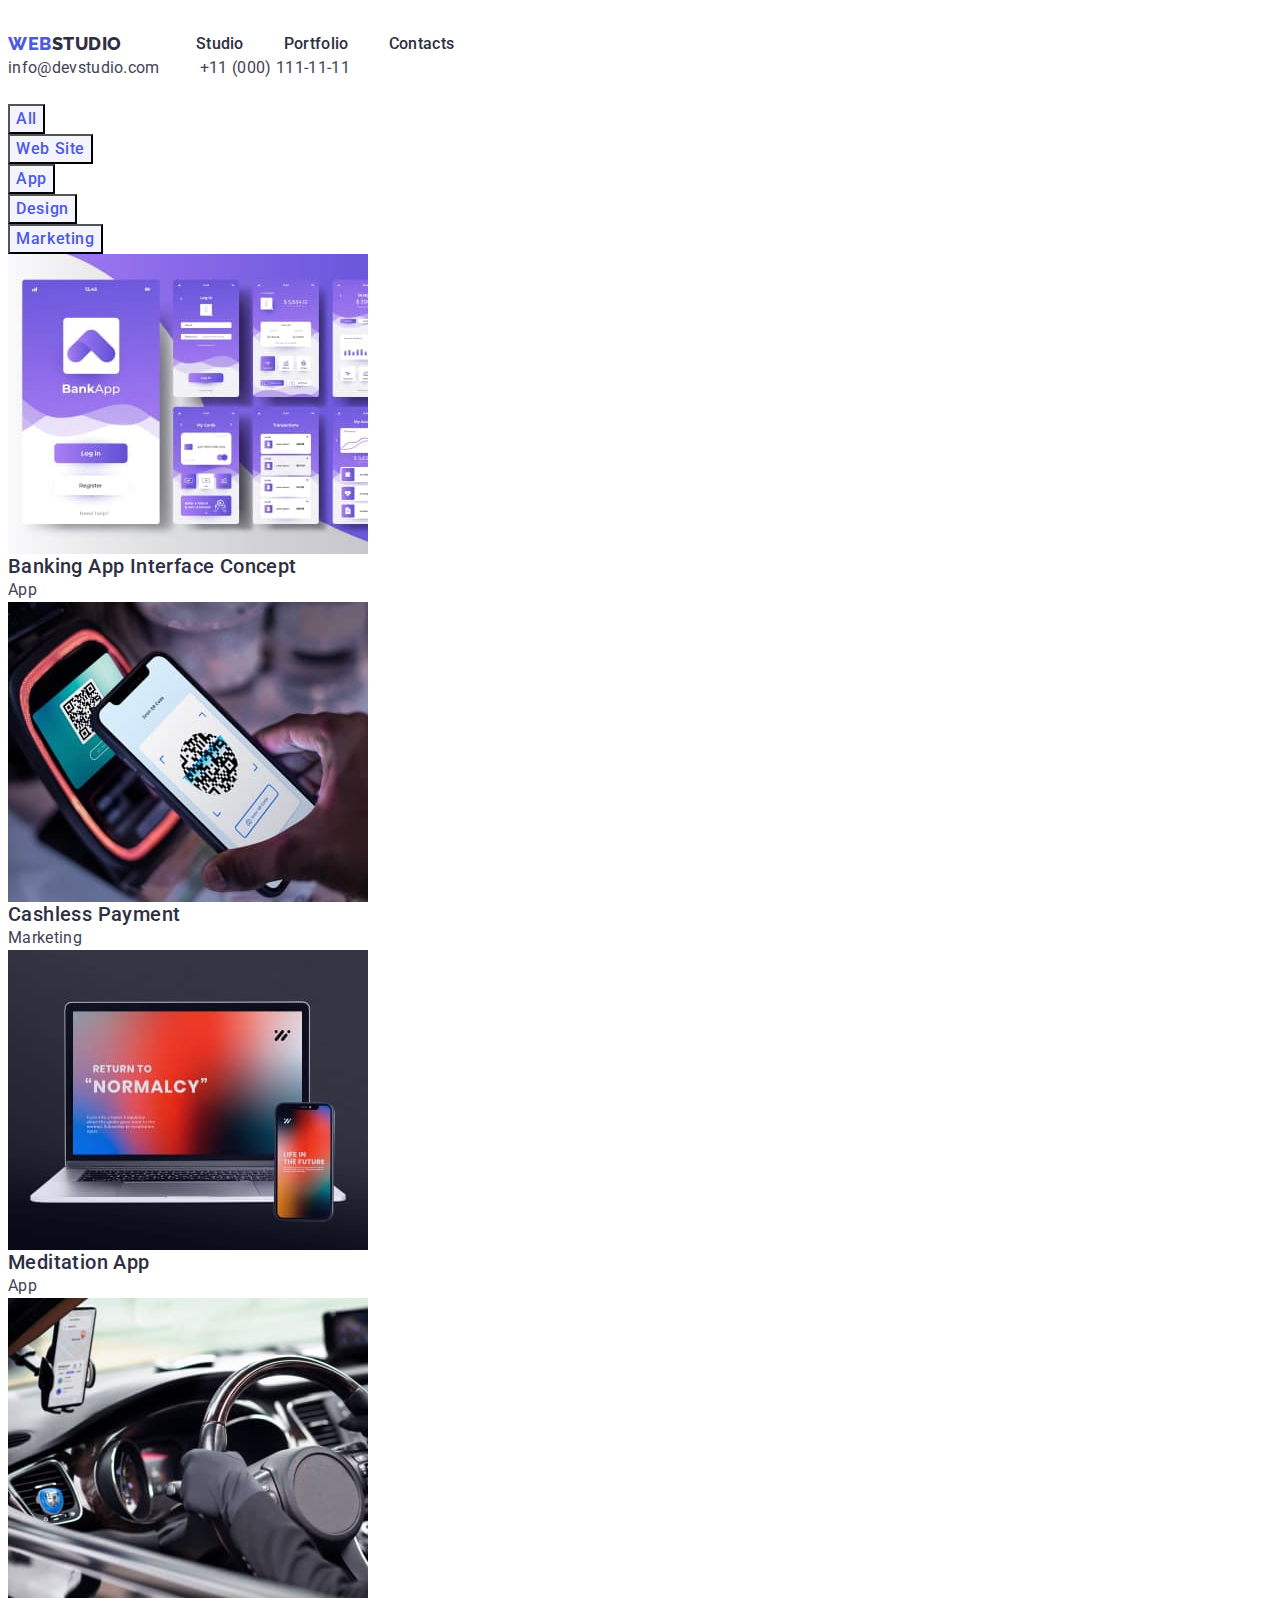
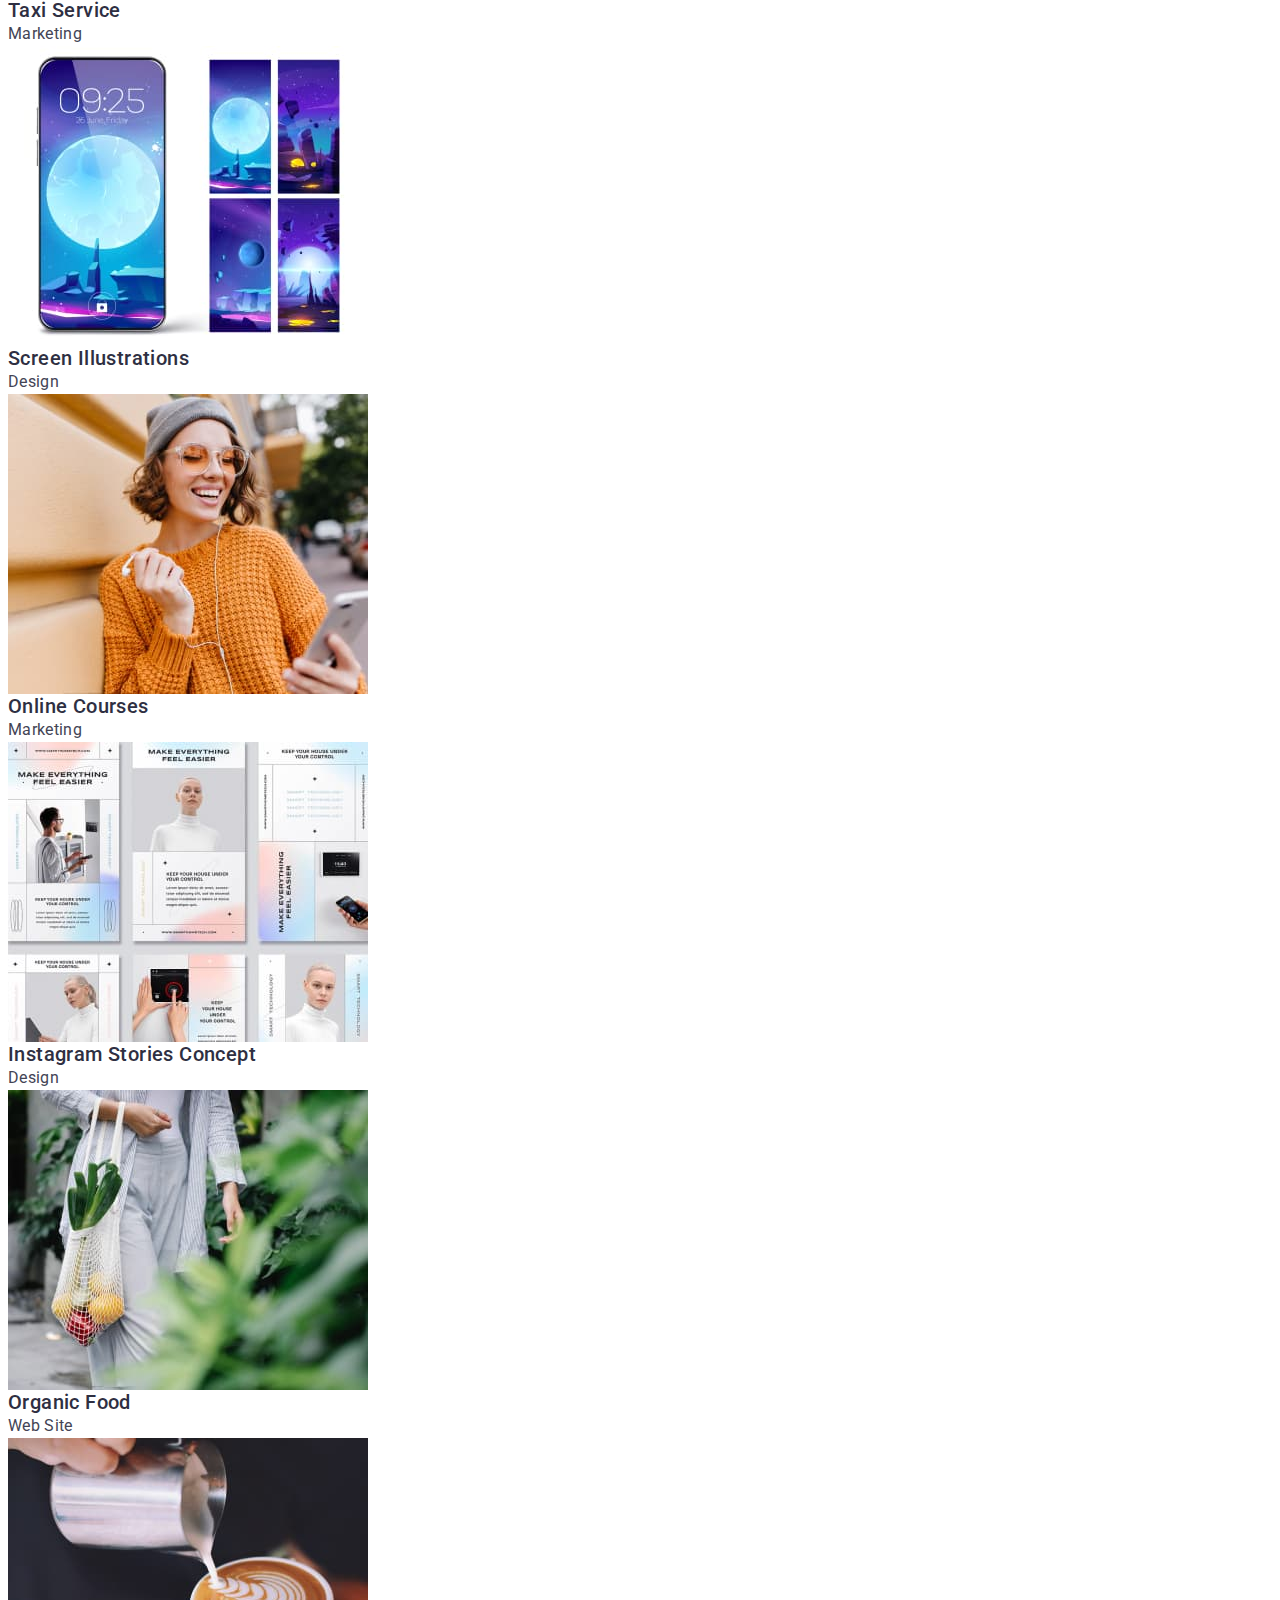
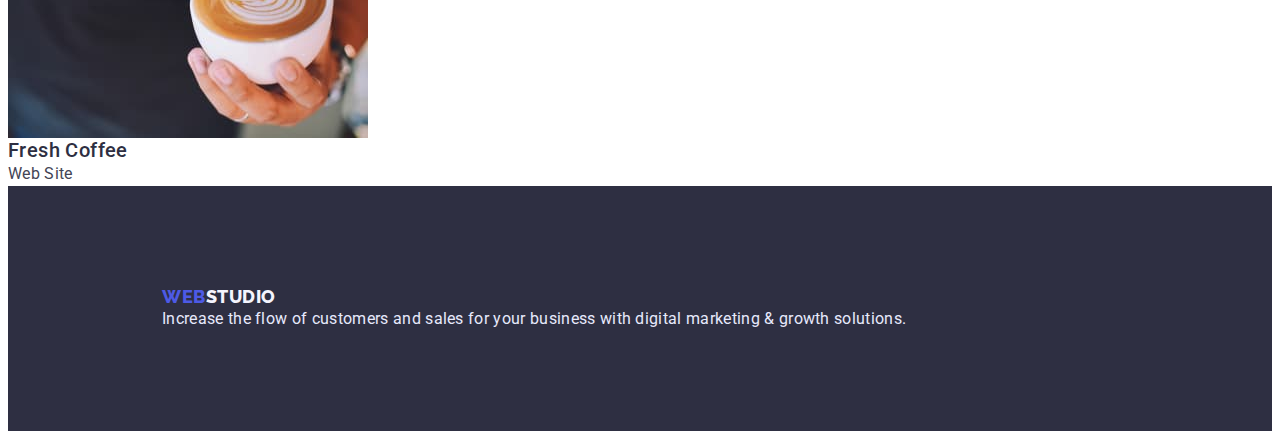
==== portfolio.html @ b92b85d2 "update index.html file" ====
<!DOCTYPE html>
<html lang="en">
  <head>
    <meta charset="UTF-8" />
    <meta http-equiv="X-UA-Compatible" content="IE=edge" />
    <meta name="viewport" content="width=device-width, initial-scale=1.0" />
    <title>Document</title>
    <link rel="preconnect" href="https://fonts.googleapis.com" />
    <link rel="preconnect" href="https://fonts.gstatic.com" crossorigin />
    <link
      href="https://fonts.googleapis.com/css2?family=Raleway:wght@800&family=Roboto:wght@400;500;700;900&display=swap"
      rel="stylesheet"
    />
    <link
      rel="stylesheet"
      href="https://cdnjs.cloudflare.com/ajax/libs/modern-normalize/1.1.0/modern-normalize.min.css"
      integrity="sha512-wpPYUAdjBVSE4KJnH1VR1HeZfpl1ub8YT/NKx4PuQ5NmX2tKuGu6U/JRp5y+Y8XG2tV+wKQpNHVUX03MfMFn9Q=="
      crossorigin="anonymous"
      referrerpolicy="no-referrer"
    />
    <link rel="stylesheet" href="./css/style.css" />
  </head>
  <body>
    <!-- header -->
    <header class="header">
      <nav class="header-nav">
        <a class="header-logo link" href="./index.html"
          >Web<span class="logo-studio">Studio</span></a
        >

        <ul class="nav-list list">
          <li class="nav-item">
            <a class="nav-link link" href="./index.html">Studio</a>
          </li>
          <li class="nav-item">
            <a class="nav-link link" href="./portfolio.html">Portfolio</a>
          </li>
          <li class="nav-item">
            <a class="nav-link link" href="">Contacts</a>
          </li>
        </ul>
      </nav>
      <address class="address">
        <ul class="address-list list">
          <li class="addres-item">
            <a class="contact-link link" href="mailto:info@devstudio.com"
              >info@devstudio.com</a
            >
          </li>
          <li class="contact-item">
            <a class="contact-link link" href="tel:+110001111111"
              >+11 (000) 111-11-11</a
            >
          </li>
        </ul>
      </address>
    </header>

    <main>
      <!-- categories booton-->
      <section class="categories-project">
        <h1 hidden class="hidden-title">categories</h1>
        <ul class="btn-list list">
          <li class="btn-item">
            <button class="btn-categories" type="button">All</button>
          </li>
          <li class="btn-item">
            <button class="btn-categories" type="button">Web Site</button>
          </li>
          <li class="btn-item">
            <button class="btn-categories" type="button">App</button>
          </li>
          <li class="btn-item">
            <button class="btn-categories" type="button">Design</button>
          </li>
          <li class="btn-item">
            <button class="btn-categories" type="button">Marketing</button>
          </li>
        </ul>

        <!-- projects categories  -->
        <ul class="project-list list">
          <li class="project-item">
            <a class="project-link link" href="">
              <img
                src="./images/portfolio/app.jpg"
                alt="app"
                width="360"
                height="300"
              />
              <h2 class="project-title">Banking App Interface Concept</h2>
              <p class="project-text">App</p>
            </a>
          </li>
          <li class="project-item">
            <a class="project-link link" href="">
              <img
                src="./images/portfolio/tel.jpg"
                alt="phone"
                width="360"
                height="300"
              />
              <h2 class="project-title">Cashless Payment</h2>
              <p class="project-text">Marketing</p>
            </a>
          </li>
          <li class="project-item">
            <a class="project-link link" href="">
              <img
                src="./images/portfolio/comp.jpg"
                alt="computer"
                width="360"
                height="300"
              />
              <h2 class="project-title">Meditation App</h2>
              <p class="project-text">App</p>
            </a>
          </li>
          <li class="project-item">
            <a class="project-link link" href="">
              <img
                src="./images/portfolio/car.jpg"
                alt="taxi"
                width="360"
                height="300"
              />
              <h2 class="project-title">Taxi Service</h2>
              <p class="project-text">Marketing</p>
            </a>
          </li>
          <li class="project-item">
            <a class="project-link link" href="">
              <img
                src="./images/portfolio/tema.jpg"
                alt="phone tema"
                width="360"
                height="300"
              />
              <h2 class="project-title">Screen Illustrations</h2>
              <p class="project-text">Design</p>
            </a>
          </li>
          <li class="project-item">
            <a class="project-link link" href="">
              <img
                src="./images/portfolio/women.jpg"
                alt="women"
                width="360"
                height="300"
              />
              <h2 class="project-title">Online Courses</h2>
              <p class="project-text">Marketing</p>
            </a>
          </li>
          <li class="project-item">
            <a class="project-link link" href="">
              <img
                src="./images/portfolio/make.jpg"
                alt="instagram stories"
                width="360"
                height="300"
              />
              <h2 class="project-title">Instagram Stories Concept</h2>
              <p class="project-text">Design</p>
            </a>
          </li>
          <li class="project-item">
            <a class="project-link link" href="">
              <img
                src="./images/portfolio/frukt.jpg"
                alt="organic food"
                width="360"
                height="300"
              />
              <h2 class="project-title">Organic Food</h2>
              <p class="project-text">Web Site</p>
            </a>
          </li>
          <li class="project-item">
            <a class="project-link link" href="">
              <img
                src="./images/portfolio/coffee.jpg"
                alt="coffee"
                width="360"
                height="300"
              />
              <h2 class="project-title">Fresh Coffee</h2>
              <p class="project-text">Web Site</p>
            </a>
          </li>
        </ul>
      </section>
    </main>
    <footer class="footer-section">
      <a class="footer-logo link" href="./index.html"
        >Web<span class="footer-logo-studio">Studio</span></a
      >
      <p class="footer-text">
        Increase the flow of customers and sales for your business with digital
        marketing & growth solutions.
      </p>
    </footer>
  </body>
</html>
---- css/style.css ----
:root {
  --main-text-color: #434455;
  --main-title-color: #ffffff;
  --second-title-color: #2e2f42;
  --main-backgroud-color: #ffffff;
  --second-backgroud-color: #f4f4fd;
  --accent-background-color: #2e2f42;
  --primari-accent-color: #4d5ae5;
  --btn-background-color: #404bbf;
  --btn-text-color: #ffffff;
  --messages-color: #31d0aa;
  --second-text-color: #2e2f42;
  --text-color: #f4f4fd;
  --dop-text: #e7e9fc;
}
p,
h1,
h2,
h3,
h4,
h5,
h6 {
  margin: 0;
}
ul {
  padding-left: 0;
  margin: 0;
}
button {
  cursor: pointer;
}
address {
  font-style: normal;
}
img {
  display: block;
}

body {
  font-family: "Roboto", sans-serif;
  background-color: var(--main-backgroud-color);
  color: var(--main-text-color);
}

.list {
  list-style: none;
}

.link {
  text-decoration: none;
}
.conteiner {
  width: 1158px;
  padding-left: 15px;
  padding-right: 15px;
  margin: 0 auto;
}

/* -------HEADER------- */
.header {
  background: var(--main-backgroud-color);
  padding-top: 24px;
  padding-bottom: 24px;
}
.header-conteiner {
  display: flex;
  align-items: center;
  margin-right: auto;
}
.header-nav {
  display: flex;
  align-items: center;
  margin-right: 156px;
}
/* logo */
.header-logo {
  font-family: "Raleway", sans-serif;
  font-style: normal;
  font-weight: 800;
  font-size: 18px;
  line-height: 1.17;
  letter-spacing: 0.03em;
  text-transform: uppercase;
  color: var(--primari-accent-color);
}

.logo-studio {
  color: var(--second-text-color);
}
.nav-list {
  display: flex;
  gap: 40px;
  margin-left: 74px;
}

.nav-item {
}
.nav-link {
  font-weight: 500;
  font-size: 16px;
  line-height: 1.5;
  letter-spacing: 0.02em;
  color: var(--second-text-color);
}
.nav-link:hover,
.nav-link:focus,
.nav-link:active {
  color: var(--btn-background-color);
}

.address {
  font-style: normal;
}
.address-list {
  display: flex;
  gap: 40px;
  margin-right: auto;
}
.addres-item {
}
.contact-item {
}

.contact-link {
  font-size: 16px;
  line-height: 1.5;
  letter-spacing: 0.02em;
  color: var(--main-text-color);
}

.contact-link:hover,
.contact-link:focus,
.contact-link:active {
  color: var(--btn-background-color);
}

/* -------HERO------- */
.hero {
  background: var(--accent-background-color);
  padding-top: 188px;
  padding-bottom: 188px;
}
.hero-maim-title {
  font-weight: 700;
  font-size: 56px;
  line-height: 1.07;
  text-align: center;
  letter-spacing: 0.02em;
  color: var(--main-title-color);
  max-width: 496px;
  margin: 0 auto;
  text-align: center;
}
.hero-btn {
  min-width: 169px;
  height: 56px;
  font-family: inherit;
  font-style: normal;
  font-weight: 500;
  font-size: 16px;
  line-height: 1.5;
  letter-spacing: 0.04em;
  cursor: pointer;
  color: var(--btn-text-color);
  background: var(--primari-accent-color);
  display: block;
  margin: 0 auto;
  border-radius: 4px;
  margin-top: 48px;
}
.hero-btn:hover,
.hero-btn:focus,
.hero-btn:active {
  background: var(--btn-background-color);
}
/* -------SEACTION FEATUR------- */

.section-featur {
  padding-top: 120px;
  padding-bottom: 120px;
}
.hidden-title {
}

.featur-list {
  display: flex;
  gap: 24px;
}

.repit-title {
  font-weight: 500;
  font-size: 20px;
  line-height: 1.2;
  letter-spacing: 0.02em;
  color: var(--second-title-color);
}
.featur-text {
  font-size: 16px;
  line-height: 1.5;
  letter-spacing: 0.02em;
  color: var(--main-text-color);
  margin-top: 8px;
}
/* -------SEACTION WORK------- */

.section-work {
  padding-bottom: 120px;
}
.work-title {
  font-weight: 700;
  font-size: 36px;
  line-height: 1.11;
  text-align: center;
  letter-spacing: 0.02em;
  text-transform: capitalize;
  color: var(--second-title-color);
  margin: 0 auto;
  text-align: center;
}
.work-list {
  display: flex;
  gap: 24px;
  margin-top: 72px;
}

.work-item {
}
.work-img {
}
/* -------TEAM CARD------- */
.section-team {
  background: var(--second-backgroud-color);
  padding-top: 120px;
  padding-bottom: 120px;
}
.team-card-title {
  font-weight: 700;
  font-size: 36px;
  line-height: 1.11;
  text-align: center;
  letter-spacing: 0.02em;
  text-transform: capitalize;
  color: var(--second-title-color);
  margin: 0 auto;
  text-align: center;
}
.team-list {
  display: flex;
  gap: 24px;
  margin-top: 72px;
}
.team-conteiner-text {
  display: flex;
  flex-direction: column;
  justify-content: center;
  align-items: center;
  padding: 32px 16px;
}

.team-item {
  background: var(--main-backgroud-color);
}
.second-repit-title {
  font-weight: 500;
  font-size: 20px;
  line-height: 1.2;
  letter-spacing: 0.02em;
  color: var(--second-title-color);
}
.team-text {
  font-size: 16px;
  line-height: 1.5;
  letter-spacing: 0.02em;
  color: var(--main-text-color);
}
/* -------FOOTER------- */
.footer-section {
  background: var(--accent-background-color);
  padding: 100px 154px 100px;
}
.footer-logo {
  font-family: "Raleway", sans-serif;
  font-style: normal;
  font-weight: 800;
  font-size: 18px;
  line-height: 1.17;
  letter-spacing: 0.03em;
  text-transform: uppercase;
  color: var(--primari-accent-color);
}
.footer-logo-studio {
  color: var(--text-color);
}
.footer-text {
  font-size: 16px;
  line-height: 1.5;
  letter-spacing: 0.02em;
  color: var(--dop-text);
}
.footer-wrap {
  display: block;
  margin-top: 18px;
}

/* -------PORTFOLIO PAGE 2------- */

.categories-project {
  background: var(--main-backgroud-color);
}

.hidden-title {
}
.btn-list {
}

.btn-item {
}
.btn-categories {
  font-family: inherit;
  font-style: normal;
  font-weight: 500;
  font-size: 16px;
  line-height: 1.5;
  align-items: center;
  text-align: center;
  cursor: pointer;
  letter-spacing: 0.04em;
  color: var(--primari-accent-color);
  background: var(--second-backgroud-color);
}
.btn-categories:hover,
.btn-categories:focus,
.btn-categories:active {
  background: var(--btn-background-color);
  color: var(--btn-text-color);
}
/* -------PROJECT CATEGORIES------- */

.project-list {
}

.project-item {
}
.project-link {
}

.project-title {
  font-weight: 500;
  font-size: 20px;
  line-height: 1.2;
  letter-spacing: 0.02em;
  color: var(--second-title-color);
}
.project-text {
  font-size: 16px;
  line-height: 1.5;
  letter-spacing: 0.02em;
  color: var(--main-text-color);
}
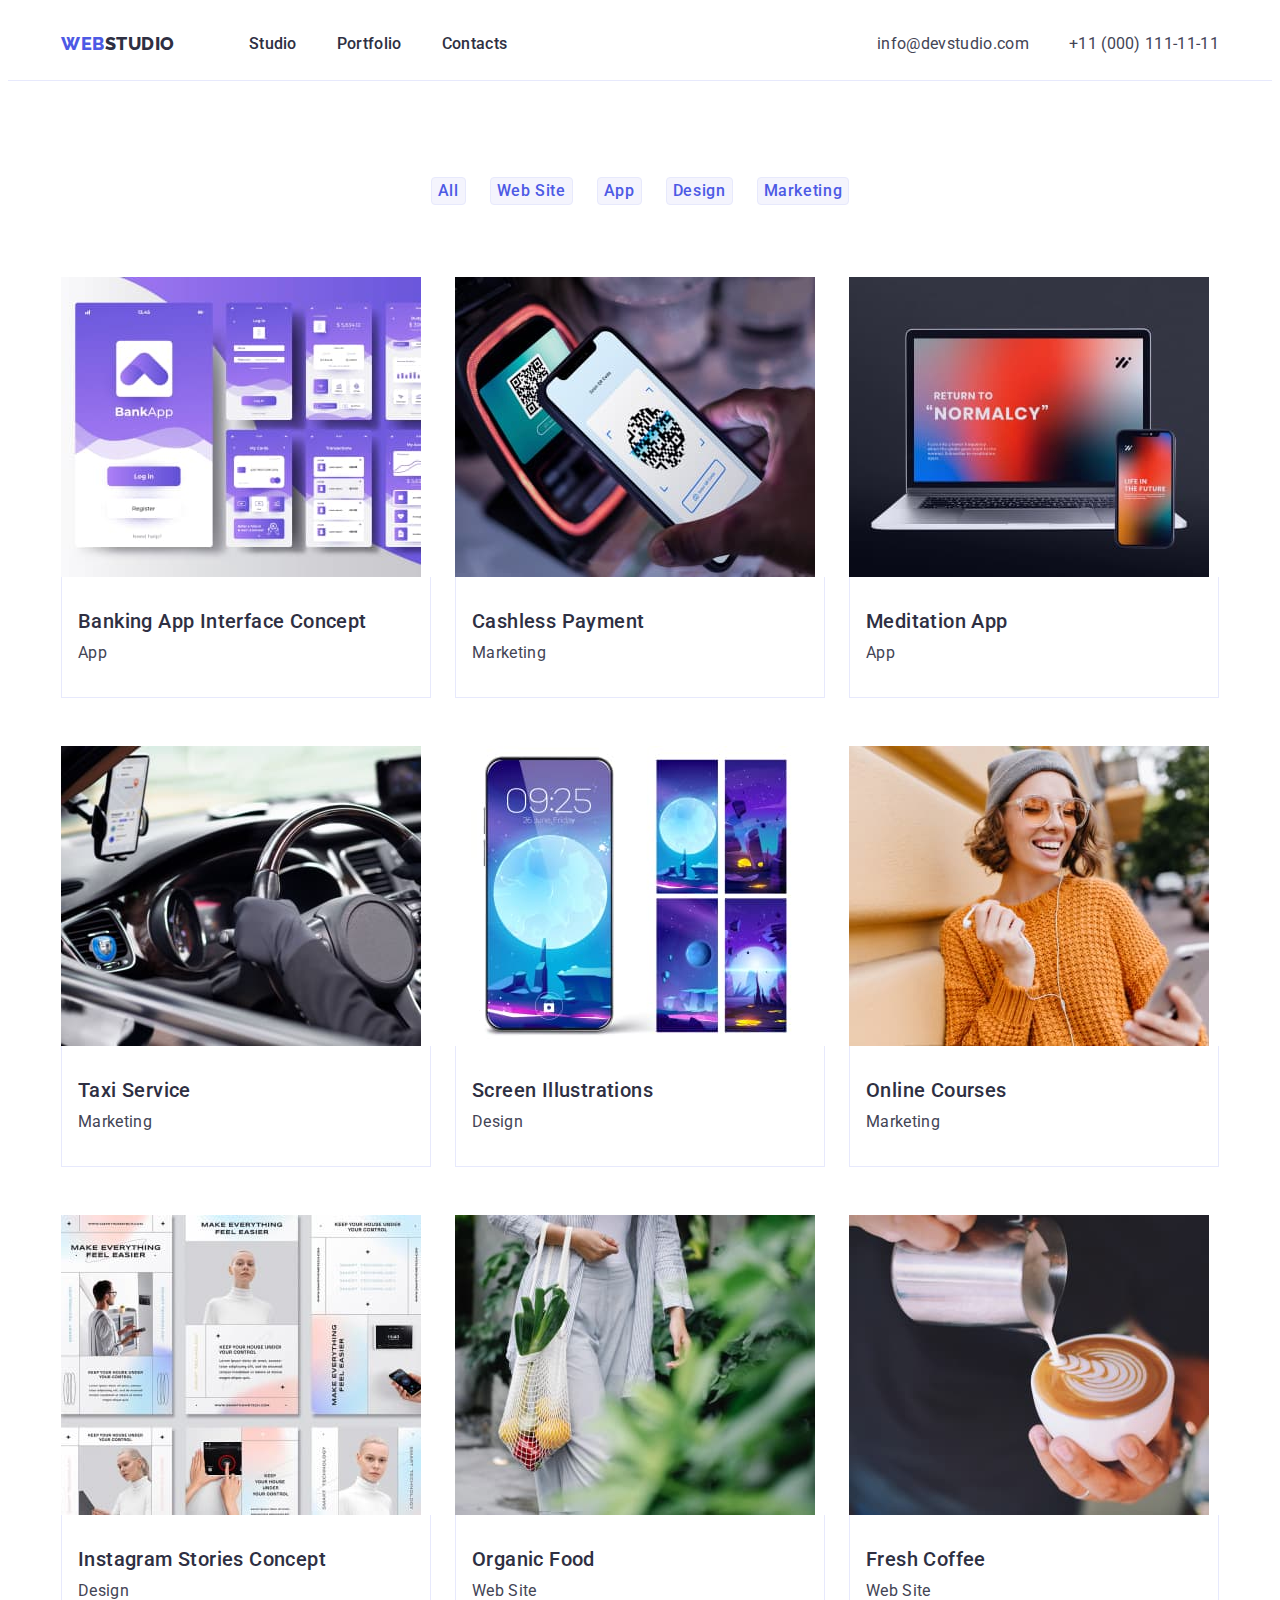
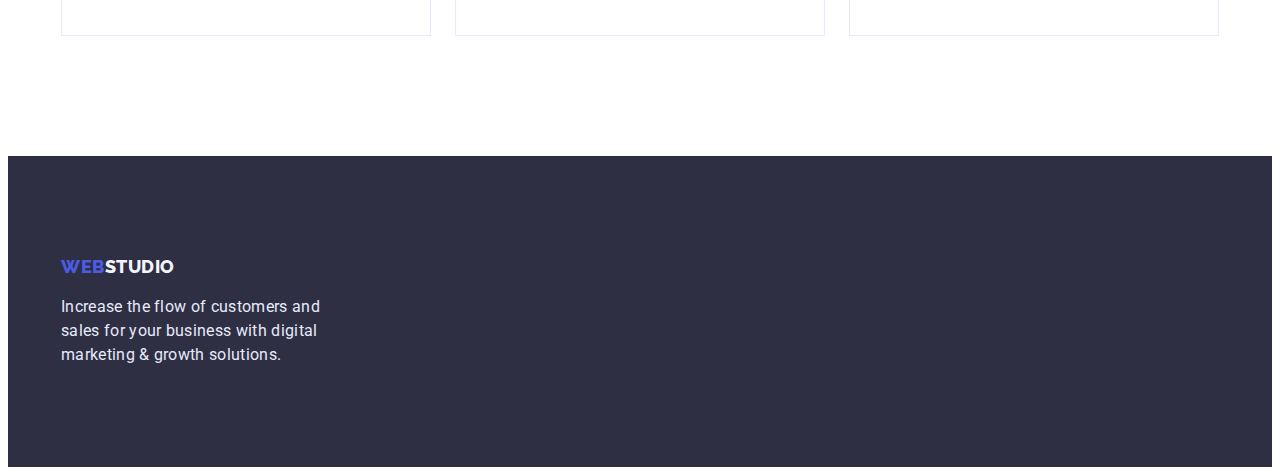
==== commit 47f12b32: "update index.html file" ====
--- a/portfolio.html
+++ b/portfolio.html
@@ -23,182 +23,215 @@
   <body>
     <!-- header -->
     <header class="header">
-      <nav class="header-nav">
-        <a class="header-logo link" href="./index.html"
-          >Web<span class="logo-studio">Studio</span></a
-        >
-
-        <ul class="nav-list list">
-          <li class="nav-item">
-            <a class="nav-link link" href="./index.html">Studio</a>
-          </li>
-          <li class="nav-item">
-            <a class="nav-link link" href="./portfolio.html">Portfolio</a>
-          </li>
-          <li class="nav-item">
-            <a class="nav-link link" href="">Contacts</a>
-          </li>
-        </ul>
-      </nav>
-      <address class="address">
-        <ul class="address-list list">
-          <li class="addres-item">
-            <a class="contact-link link" href="mailto:info@devstudio.com"
-              >info@devstudio.com</a
-            >
-          </li>
-          <li class="contact-item">
-            <a class="contact-link link" href="tel:+110001111111"
-              >+11 (000) 111-11-11</a
-            >
-          </li>
-        </ul>
-      </address>
+      <div class="conteiner header-conteiner">
+        <nav class="header-nav">
+          <a class="header-logo link" href="./index.html"
+            >Web<span class="logo-studio">Studio</span></a
+          >
+
+          <ul class="nav-list list">
+            <li class="nav-item">
+              <a class="nav-link link" href="./index.html">Studio</a>
+            </li>
+            <li class="nav-item">
+              <a class="nav-link link" href="./portfolio.html">Portfolio</a>
+            </li>
+            <li class="nav-item">
+              <a class="nav-link link" href="">Contacts</a>
+            </li>
+          </ul>
+        </nav>
+        <address class="address">
+          <ul class="address-list list">
+            <li class="addres-item">
+              <a class="contact-link link" href="mailto:info@devstudio.com"
+                >info@devstudio.com</a
+              >
+            </li>
+            <li class="contact-item">
+              <a class="contact-link link" href="tel:+110001111111"
+                >+11 (000) 111-11-11</a
+              >
+            </li>
+          </ul>
+        </address>
+      </div>
     </header>
 
     <main>
       <!-- categories booton-->
       <section class="categories-project">
-        <h1 hidden class="hidden-title">categories</h1>
-        <ul class="btn-list list">
-          <li class="btn-item">
-            <button class="btn-categories" type="button">All</button>
-          </li>
-          <li class="btn-item">
-            <button class="btn-categories" type="button">Web Site</button>
-          </li>
-          <li class="btn-item">
-            <button class="btn-categories" type="button">App</button>
-          </li>
-          <li class="btn-item">
-            <button class="btn-categories" type="button">Design</button>
-          </li>
-          <li class="btn-item">
-            <button class="btn-categories" type="button">Marketing</button>
-          </li>
-        </ul>
-
-        <!-- projects categories  -->
-        <ul class="project-list list">
-          <li class="project-item">
-            <a class="project-link link" href="">
-              <img
-                src="./images/portfolio/app.jpg"
-                alt="app"
-                width="360"
-                height="300"
-              />
-              <h2 class="project-title">Banking App Interface Concept</h2>
-              <p class="project-text">App</p>
-            </a>
-          </li>
-          <li class="project-item">
-            <a class="project-link link" href="">
-              <img
-                src="./images/portfolio/tel.jpg"
-                alt="phone"
-                width="360"
-                height="300"
-              />
-              <h2 class="project-title">Cashless Payment</h2>
-              <p class="project-text">Marketing</p>
-            </a>
-          </li>
-          <li class="project-item">
-            <a class="project-link link" href="">
-              <img
-                src="./images/portfolio/comp.jpg"
-                alt="computer"
-                width="360"
-                height="300"
-              />
-              <h2 class="project-title">Meditation App</h2>
-              <p class="project-text">App</p>
-            </a>
-          </li>
-          <li class="project-item">
-            <a class="project-link link" href="">
-              <img
-                src="./images/portfolio/car.jpg"
-                alt="taxi"
-                width="360"
-                height="300"
-              />
-              <h2 class="project-title">Taxi Service</h2>
-              <p class="project-text">Marketing</p>
-            </a>
-          </li>
-          <li class="project-item">
-            <a class="project-link link" href="">
-              <img
-                src="./images/portfolio/tema.jpg"
-                alt="phone tema"
-                width="360"
-                height="300"
-              />
-              <h2 class="project-title">Screen Illustrations</h2>
-              <p class="project-text">Design</p>
-            </a>
-          </li>
-          <li class="project-item">
-            <a class="project-link link" href="">
-              <img
-                src="./images/portfolio/women.jpg"
-                alt="women"
-                width="360"
-                height="300"
-              />
-              <h2 class="project-title">Online Courses</h2>
-              <p class="project-text">Marketing</p>
-            </a>
-          </li>
-          <li class="project-item">
-            <a class="project-link link" href="">
-              <img
-                src="./images/portfolio/make.jpg"
-                alt="instagram stories"
-                width="360"
-                height="300"
-              />
-              <h2 class="project-title">Instagram Stories Concept</h2>
-              <p class="project-text">Design</p>
-            </a>
-          </li>
-          <li class="project-item">
-            <a class="project-link link" href="">
-              <img
-                src="./images/portfolio/frukt.jpg"
-                alt="organic food"
-                width="360"
-                height="300"
-              />
-              <h2 class="project-title">Organic Food</h2>
-              <p class="project-text">Web Site</p>
-            </a>
-          </li>
-          <li class="project-item">
-            <a class="project-link link" href="">
-              <img
-                src="./images/portfolio/coffee.jpg"
-                alt="coffee"
-                width="360"
-                height="300"
-              />
-              <h2 class="project-title">Fresh Coffee</h2>
-              <p class="project-text">Web Site</p>
-            </a>
-          </li>
-        </ul>
+        <div class="conteiner">
+          <h1 class="hidden-title">categories</h1>
+          <ul class="btn-list list">
+            <li class="btn-item">
+              <button class="btn-categories" type="button">All</button>
+            </li>
+            <li class="btn-item">
+              <button class="btn-categories" type="button">Web Site</button>
+            </li>
+            <li class="btn-item">
+              <button class="btn-categories" type="button">App</button>
+            </li>
+            <li class="btn-item">
+              <button class="btn-categories" type="button">Design</button>
+            </li>
+            <li class="btn-item">
+              <button class="btn-categories" type="button">Marketing</button>
+            </li>
+          </ul>
+
+          <!-- projects categories  -->
+          <ul class="project-list list">
+            <li class="project-item">
+              <a class="project-link link" href="">
+                <img
+                  src="./images/portfolio/app.jpg"
+                  alt="app"
+                  width="360"
+                  height="300"
+                />
+
+                <div class="project-conteiner">
+                  <h2 class="project-title">Banking App Interface Concept</h2>
+                  <p class="project-text">App</p>
+                </div>
+              </a>
+            </li>
+            <li class="project-item">
+              <a class="project-link link" href="">
+                <img
+                  src="./images/portfolio/tel.jpg"
+                  alt="phone"
+                  width="360"
+                  height="300"
+                />
+
+                <div class="project-conteiner">
+                  <h2 class="project-title">Cashless Payment</h2>
+                  <p class="project-text">Marketing</p>
+                </div>
+              </a>
+            </li>
+            <li class="project-item">
+              <a class="project-link link" href="">
+                <img
+                  src="./images/portfolio/comp.jpg"
+                  alt="computer"
+                  width="360"
+                  height="300"
+                />
+
+                <div class="project-conteiner">
+                  <h2 class="project-title">Meditation App</h2>
+                  <p class="project-text">App</p>
+                </div>
+              </a>
+            </li>
+            <li class="project-item">
+              <a class="project-link link" href="">
+                <img
+                  src="./images/portfolio/car.jpg"
+                  alt="taxi"
+                  width="360"
+                  height="300"
+                />
+
+                <div class="project-conteiner">
+                  <h2 class="project-title">Taxi Service</h2>
+                  <p class="project-text">Marketing</p>
+                </div>
+              </a>
+            </li>
+            <li class="project-item">
+              <a class="project-link link" href="">
+                <img
+                  src="./images/portfolio/tema.jpg"
+                  alt="phone tema"
+                  width="360"
+                  height="300"
+                />
+
+                <div class="project-conteiner">
+                  <h2 class="project-title">Screen Illustrations</h2>
+                  <p class="project-text">Design</p>
+                </div>
+              </a>
+            </li>
+            <li class="project-item">
+              <a class="project-link link" href="">
+                <img
+                  src="./images/portfolio/women.jpg"
+                  alt="women"
+                  width="360"
+                  height="300"
+                />
+
+                <div class="project-conteiner">
+                  <h2 class="project-title">Online Courses</h2>
+                  <p class="project-text">Marketing</p>
+                </div>
+              </a>
+            </li>
+            <li class="project-item">
+              <a class="project-link link" href="">
+                <img
+                  src="./images/portfolio/make.jpg"
+                  alt="instagram stories"
+                  width="360"
+                  height="300"
+                />
+
+                <div class="project-conteiner">
+                  <h2 class="project-title">Instagram Stories Concept</h2>
+                  <p class="project-text">Design</p>
+                </div>
+              </a>
+            </li>
+            <li class="project-item">
+              <a class="project-link link" href="">
+                <img
+                  src="./images/portfolio/frukt.jpg"
+                  alt="organic food"
+                  width="360"
+                  height="300"
+                />
+
+                <div class="project-conteiner">
+                  <h2 class="project-title">Organic Food</h2>
+                  <p class="project-text">Web Site</p>
+                </div>
+              </a>
+            </li>
+            <li class="project-item">
+              <a class="project-link link" href="">
+                <img
+                  src="./images/portfolio/coffee.jpg"
+                  alt="coffee"
+                  width="360"
+                  height="300"
+                />
+
+                <div class="project-conteiner">
+                  <h2 class="project-title">Fresh Coffee</h2>
+                  <p class="project-text">Web Site</p>
+                </div>
+              </a>
+            </li>
+          </ul>
+        </div>
       </section>
     </main>
     <footer class="footer-section">
-      <a class="footer-logo link" href="./index.html"
-        >Web<span class="footer-logo-studio">Studio</span></a
-      >
-      <p class="footer-text">
-        Increase the flow of customers and sales for your business with digital
-        marketing & growth solutions.
-      </p>
+      <div class="conteiner">
+        <a class="footer-logo link" href="./index.html"
+          >Web<span class="footer-logo-studio">Studio</span></a
+        >
+        <p class="footer-text footer-wrap">
+          Increase the flow of customers and sales for your business with
+          digital marketing & growth solutions.
+        </p>
+      </div>
     </footer>
   </body>
 </html>
--- a/css/style.css
+++ b/css/style.css
@@ -34,6 +34,8 @@
 }
 img {
   display: block;
+  max-width: 100%;
+  height: auto;
 }
 
 body {
@@ -61,6 +63,7 @@
   background: var(--main-backgroud-color);
   padding-top: 24px;
   padding-bottom: 24px;
+  border-bottom: 1px solid #e7e9fc;
 }
 .header-conteiner {
   display: flex;
@@ -70,7 +73,7 @@
 .header-nav {
   display: flex;
   align-items: center;
-  margin-right: 156px;
+  margin-right: auto;
 }
 /* logo */
 .header-logo {
@@ -165,7 +168,6 @@
   background: var(--primari-accent-color);
   display: block;
   margin: 0 auto;
-  border-radius: 4px;
   margin-top: 48px;
 }
 .hero-btn:hover,
@@ -180,11 +182,24 @@
   padding-bottom: 120px;
 }
 .hidden-title {
+  position: absolute;
+  white-space: nowrap;
+  width: 1px;
+  height: 1px;
+  overflow: hidden;
+  border: 0;
+  padding: 0;
+  clip: rect(0 0 0 0);
+  clip-path: inset(50%);
+  margin: -1px;
 }
 
 .featur-list {
   display: flex;
   gap: 24px;
+}
+.feater-item {
+  width: calc((100% - 3 * 24px) / 4);
 }
 
 .repit-title {
@@ -250,15 +265,13 @@
   margin-top: 72px;
 }
 .team-conteiner-text {
-  display: flex;
-  flex-direction: column;
-  justify-content: center;
-  align-items: center;
+  text-align: center;
   padding: 32px 16px;
 }
 
 .team-item {
   background: var(--main-backgroud-color);
+  border-radius: 0px 0px 4px 4px;
 }
 .second-repit-title {
   font-weight: 500;
@@ -272,11 +285,12 @@
   line-height: 1.5;
   letter-spacing: 0.02em;
   color: var(--main-text-color);
+  margin-top: 8px;
 }
 /* -------FOOTER------- */
 .footer-section {
   background: var(--accent-background-color);
-  padding: 100px 154px 100px;
+  padding: 100px 0;
 }
 .footer-logo {
   font-family: "Raleway", sans-serif;
@@ -300,17 +314,25 @@
 .footer-wrap {
   display: block;
   margin-top: 18px;
+  width: 264px;
 }
 
 /* -------PORTFOLIO PAGE 2------- */
 
 .categories-project {
   background: var(--main-backgroud-color);
+  padding-top: 96px;
+  padding-bottom: 120px;
 }
 
 .hidden-title {
 }
 .btn-list {
+  display: flex;
+  justify-content: center;
+  flex-wrap: wrap;
+  gap: 24px;
+  margin-bottom: 72px;
 }
 
 .btn-item {
@@ -327,6 +349,8 @@
   letter-spacing: 0.04em;
   color: var(--primari-accent-color);
   background: var(--second-backgroud-color);
+  border: 1px solid #e7e9fc;
+  border-radius: 4px;
 }
 .btn-categories:hover,
 .btn-categories:focus,
@@ -337,13 +361,22 @@
 /* -------PROJECT CATEGORIES------- */
 
 .project-list {
+  display: flex;
+  flex-wrap: wrap;
+  gap: 48px 24px;
 }
 
 .project-item {
+  flex-basis: calc((100% - 48px) / 3);
 }
 .project-link {
 }
 
+.project-conteiner {
+  padding: 32px 16px;
+  border: 1px solid #e7e9fc;
+  border-top: 0;
+}
 .project-title {
   font-weight: 500;
   font-size: 20px;
@@ -356,4 +389,5 @@
   line-height: 1.5;
   letter-spacing: 0.02em;
   color: var(--main-text-color);
-}
+  margin-top: 8px;
+}
